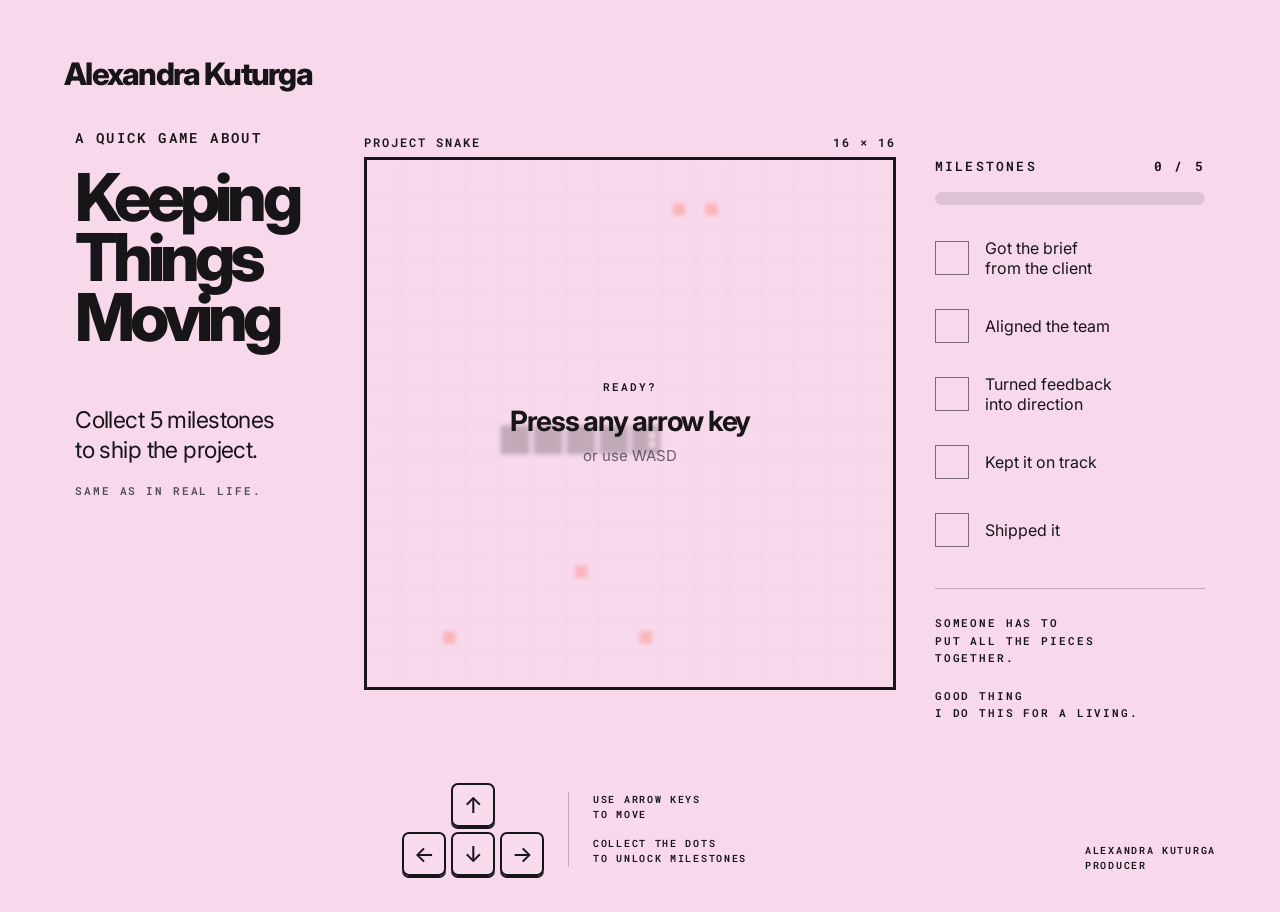
==== columnfivegame/index.html @ d9ee439a "Add files via upload" ====
<!doctype html>
<html lang="en">
<head>
  <meta charset="utf-8" />
  <meta name="viewport" content="width=device-width, initial-scale=1" />
  <title>Keeping Things Moving — Alexandra Kuturga</title>
  <meta name="description" content="A tiny producer game by Alexandra Kuturga." />
  <link rel="stylesheet" href="styles.css" />
</head>
<body>
  <main class="stage">
    <header class="topbar">
      <a class="brand" href="#" aria-label="Alexandra Kuturga home">Alexandra Kuturga</a>
    </header>

    <section class="layout" aria-label="Producer Snake mini game">
      <aside class="intro">
        <p class="eyebrow">A QUICK GAME ABOUT</p>
        <h1>Keeping<br />Things<br />Moving</h1>
        <div class="intro-copy">
          <p>Collect 5 milestones<br />to ship the project.</p>
          <p class="micro">SAME AS IN REAL LIFE.</p>
        </div>
      </aside>

      <section class="game-column">
        <div class="game-meta">
          <span>PROJECT SNAKE</span>
          <span>16 × 16</span>
        </div>

        <div class="game-shell" id="gameShell">
          <canvas id="gameCanvas" width="640" height="640" aria-label="Snake game board"></canvas>

          <div class="start-overlay" id="startOverlay">
            <div>
              <p class="overlay-kicker">READY?</p>
              <p class="overlay-title">Press any arrow key</p>
              <p class="overlay-sub">or use WASD</p>
            </div>
          </div>

          <div class="achievement-toast" id="achievementToast" role="status" aria-live="polite">
            <span class="toast-index">01 / 05</span>
            <strong>Got the brief from the client</strong>
          </div>
        </div>
      </section>

      <aside class="milestones">
        <div class="milestone-head">
          <span>MILESTONES</span>
          <strong id="scoreText">0 / 5</strong>
        </div>

        <div class="progress-track" aria-hidden="true">
          <div class="progress-fill" id="progressFill"></div>
        </div>

        <ol class="milestone-list" id="milestoneList">
          <li><span class="check"></span><span>Got the brief<br />from the client</span></li>
          <li><span class="check"></span><span>Aligned the team</span></li>
          <li><span class="check"></span><span>Turned feedback<br />into direction</span></li>
          <li><span class="check"></span><span>Kept it on track</span></li>
          <li><span class="check"></span><span>Shipped it</span></li>
        </ol>

        <div class="producer-copy">
          <p>SOMEONE HAS TO<br />PUT ALL THE PIECES<br />TOGETHER.</p>
          <p>GOOD THING<br />I DO THIS FOR A LIVING.</p>
        </div>
      </aside>
    </section>

    <footer class="footer">
      <div class="controls" aria-label="Keyboard controls">
        <div class="keypad" aria-hidden="true">
          <span></span><kbd>↑</kbd><span></span>
          <kbd>←</kbd><kbd>↓</kbd><kbd>→</kbd>
        </div>
        <div class="control-copy">
          <p>USE ARROW KEYS<br />TO MOVE</p>
          <p>COLLECT THE DOTS<br />TO UNLOCK MILESTONES</p>
        </div>
      </div>

      <div class="signature">
        <p>ALEXANDRA KUTURGA</p>
        <p>PRODUCER</p>
      </div>
    </footer>
  </main>

  <div class="modal-backdrop" id="modalBackdrop" hidden>
    <section class="modal" role="dialog" aria-modal="true" aria-labelledby="modalTitle">
      <button class="modal-close" id="modalClose" aria-label="Close dialog">×</button>
      <p class="modal-kicker" id="modalKicker">PROJECT STATUS</p>
      <h2 id="modalTitle">Still moving?</h2>
      <p class="modal-copy" id="modalCopy">
        Want another try? Sure. But why spend your time keeping every piece moving when you could hand it to a producer?
      </p>
      <div class="modal-actions">
        <button class="btn btn-dark" id="retryButton">Try again</button>
        <a class="btn btn-light" id="contactButton" href="#">Contact Alexandra</a>
      </div>
      <p class="contact-line" id="contactLine"></p>
    </section>
  </div>

  <script src="game.js"></script>
</body>
</html>
---- columnfivegame/styles.css ----
@import url('https://fonts.googleapis.com/css2?family=Inter:wght@400;500;600;700;800&family=Roboto+Mono:wght@500;600&display=swap');

:root {
  --bg: #f8d9ec;
  --ink: #181518;
  --muted: rgba(24, 21, 24, 0.42);
  --line: rgba(24, 21, 24, 0.11);
  --accent: #ff4427;
  --paper: #fffafc;
  --board-size: min(59.2vh, 640px);
}

* { box-sizing: border-box; }

html, body {
  width: 100%;
  min-height: 100%;
  margin: 0;
  background: var(--bg);
  color: var(--ink);
}

body {
  font-family: Inter, Arial, Helvetica, sans-serif;
  overflow-x: hidden;
}

button, a { font: inherit; }

.stage {
  width: 100%;
  min-height: 100vh;
  padding: 42px 64px 36px;
  display: grid;
  grid-template-rows: auto 1fr auto;
  gap: 22px;
}

.topbar {
  display: flex;
  align-items: center;
  min-height: 62px;
}

.brand {
  color: var(--ink);
  text-decoration: none;
  font-size: 31px;
  line-height: 1;
  font-weight: 800;
  letter-spacing: -0.055em;
}

.layout {
  display: grid;
  grid-template-columns: minmax(250px, 0.9fr) var(--board-size) minmax(270px, 0.85fr);
  gap: clamp(34px, 3vw, 66px);
  align-items: start;
  justify-content: center;
  width: 100%;
  max-width: 1792px;
  margin: 0 auto;
}

.intro {
  padding-top: 2px;
}

.eyebrow,
.game-meta,
.milestone-head,
.micro,
.producer-copy,
.control-copy,
.signature,
.modal-kicker,
.toast-index {
  font-family: "Roboto Mono", ui-monospace, SFMono-Regular, Menlo, Consolas, monospace;
  letter-spacing: 0.17em;
  font-weight: 600;
}

.eyebrow {
  font-size: 14px;
  margin: 0 0 20px;
}

h1 {
  font-size: clamp(66px, 5.1vw, 98px);
  line-height: 0.91;
  letter-spacing: -0.075em;
  margin: 0;
  font-weight: 800;
}

.intro-copy {
  margin-top: clamp(48px, 6.4vh, 76px);
}

.intro-copy > p:first-child {
  font-size: 23px;
  line-height: 1.32;
  margin: 0 0 18px;
  letter-spacing: -0.025em;
}

.micro {
  font-size: 11px;
  margin: 0;
  color: rgba(24, 21, 24, 0.72);
}

.game-column { min-width: 0; }

.game-meta {
  height: 31px;
  display: flex;
  justify-content: space-between;
  align-items: center;
  font-size: 12px;
}

.game-shell {
  position: relative;
  width: var(--board-size);
  height: var(--board-size);
  border: 3px solid var(--ink);
  background: rgba(255,255,255,0.035);
  overflow: hidden;
}

canvas {
  display: block;
  width: 100%;
  height: 100%;
  image-rendering: pixelated;
}

.start-overlay {
  position: absolute;
  inset: 0;
  display: grid;
  place-items: center;
  text-align: center;
  background: rgba(248, 217, 236, 0.76);
  backdrop-filter: blur(2px);
  transition: opacity .2s ease, visibility .2s ease;
}

.start-overlay.hidden {
  opacity: 0;
  visibility: hidden;
  pointer-events: none;
}

.overlay-kicker {
  font: 600 11px/1 "Roboto Mono", ui-monospace, monospace;
  letter-spacing: .19em;
  margin: 0 0 12px;
}

.overlay-title {
  font-size: 28px;
  font-weight: 700;
  letter-spacing: -0.045em;
  margin: 0;
}

.overlay-sub {
  font-size: 15px;
  margin: 8px 0 0;
  opacity: .62;
}

.achievement-toast {
  position: absolute;
  left: 50%;
  top: 20px;
  width: min(440px, calc(100% - 40px));
  transform: translate(-50%, -18px);
  opacity: 0;
  pointer-events: none;
  background: var(--ink);
  color: white;
  padding: 14px 18px 15px;
  display: flex;
  gap: 18px;
  align-items: center;
  box-shadow: 0 12px 28px rgba(24,21,24,.12);
  transition: opacity .2s ease, transform .2s ease;
  z-index: 5;
}

.achievement-toast.show {
  opacity: 1;
  transform: translate(-50%, 0);
}

.toast-index {
  color: var(--accent);
  font-size: 10px;
  flex: 0 0 auto;
}

.achievement-toast strong {
  font-size: 15px;
  line-height: 1.25;
}

.milestones {
  padding-top: 31px;
  max-width: 340px;
}

.milestone-head {
  display: flex;
  justify-content: space-between;
  font-size: 13px;
  margin-bottom: 17px;
}

.progress-track {
  height: 13px;
  border-radius: 999px;
  overflow: hidden;
  background: rgba(24,21,24,.11);
  margin-bottom: 31px;
}

.progress-fill {
  height: 100%;
  width: 0%;
  border-radius: inherit;
  background: var(--ink);
  transition: width .34s cubic-bezier(.22,.8,.24,1);
}

.milestone-list {
  list-style: none;
  margin: 0;
  padding: 0;
  display: grid;
  gap: 24px;
}

.milestone-list li {
  display: flex;
  gap: 16px;
  align-items: center;
  min-height: 44px;
  font-size: 16px;
  line-height: 1.25;
  transition: opacity .2s ease, transform .2s ease;
}

.check {
  width: 34px;
  height: 34px;
  border: 1.8px solid rgba(24,21,24,.55);
  flex: 0 0 auto;
  display: grid;
  place-items: center;
  position: relative;
  transition: background .2s ease, border-color .2s ease;
}

.milestone-list li.done .check {
  background: var(--ink);
  border-color: var(--ink);
}

.milestone-list li.done .check::after {
  content: "";
  width: 8px;
  height: 14px;
  border-right: 2px solid white;
  border-bottom: 2px solid white;
  transform: rotate(42deg) translate(-1px, -1px);
}

.milestone-list li.done {
  transform: translateX(2px);
}

.producer-copy {
  border-top: 1px solid rgba(24,21,24,.25);
  margin-top: 36px;
  padding-top: 25px;
  font-size: 11px;
  line-height: 1.6;
}

.producer-copy p { margin: 0 0 20px; }

.footer {
  width: 100%;
  max-width: 1792px;
  margin: 0 auto;
  display: grid;
  grid-template-columns: 1fr auto;
  align-items: end;
  min-height: 112px;
}

.controls {
  margin-left: calc((100% - min(100%, 1792px)) / 2);
  display: flex;
  justify-content: center;
  gap: 24px;
  align-items: center;
}

.keypad {
  display: grid;
  grid-template-columns: repeat(3, 44px);
  grid-template-rows: repeat(2, 44px);
  gap: 5px;
}

kbd {
  border: 2px solid var(--ink);
  border-radius: 7px;
  display: grid;
  place-items: center;
  font: 500 22px/1 Inter, sans-serif;
  box-shadow: 0 2px 0 var(--ink);
  background: rgba(255,255,255,.04);
}

.control-copy {
  border-left: 1px solid rgba(24,21,24,.24);
  padding-left: 24px;
  font-size: 10px;
  line-height: 1.55;
}

.control-copy p { margin: 0 0 13px; }
.control-copy p:last-child { margin-bottom: 0; }

.signature {
  font-size: 10px;
  line-height: 1.55;
  padding-bottom: 2px;
}

.signature p { margin: 0; }

.modal-backdrop {
  position: fixed;
  inset: 0;
  z-index: 50;
  background: rgba(24,21,24,.36);
  display: grid;
  place-items: center;
  padding: 24px;
}

.modal-backdrop[hidden] { display: none; }

.modal {
  width: min(620px, 100%);
  position: relative;
  background: var(--paper);
  border: 2px solid var(--ink);
  padding: 42px 42px 34px;
  box-shadow: 16px 16px 0 var(--ink);
}

.modal-close {
  position: absolute;
  right: 16px;
  top: 9px;
  border: 0;
  background: transparent;
  color: var(--ink);
  font-size: 30px;
  line-height: 1;
  cursor: pointer;
}

.modal-kicker {
  font-size: 10px;
  margin: 0 0 15px;
}

.modal h2 {
  font-size: 54px;
  line-height: .97;
  letter-spacing: -0.065em;
  margin: 0 0 19px;
}

.modal-copy {
  font-size: 19px;
  line-height: 1.45;
  max-width: 500px;
  margin: 0;
}

.modal-actions {
  display: flex;
  gap: 10px;
  flex-wrap: wrap;
  margin-top: 30px;
}

.btn {
  min-height: 50px;
  display: inline-flex;
  align-items: center;
  justify-content: center;
  padding: 0 20px;
  border: 2px solid var(--ink);
  text-decoration: none;
  font-weight: 700;
  cursor: pointer;
}

.btn-dark {
  background: var(--ink);
  color: white;
}

.btn-light {
  background: transparent;
  color: var(--ink);
}

.contact-line {
  margin: 20px 0 0;
  font: 600 10px/1.5 "Roboto Mono", ui-monospace, monospace;
  letter-spacing: .13em;
  word-break: break-word;
}

@media (max-width: 1250px) {
  :root { --board-size: min(56vh, 560px); }
  .stage { padding-left: 34px; padding-right: 34px; }
  .layout {
    grid-template-columns: minmax(220px, .75fr) var(--board-size) minmax(240px, .75fr);
    gap: 26px;
  }
  h1 { font-size: clamp(58px, 6.5vw, 80px); }
  .intro-copy > p:first-child { font-size: 20px; }
  .milestone-list { gap: 16px; }
  .milestone-list li { font-size: 14px; }
}

@media (max-width: 980px) {
  body { overflow: auto; }
  .stage { display: block; padding: 24px; }
  .topbar { margin-bottom: 38px; }
  .layout { display: block; }
  .intro { margin-bottom: 28px; }
  .intro h1 br { display: none; }
  .intro-copy { margin-top: 24px; }
  .game-column { width: min(100%, 680px); }
  :root { --board-size: min(88vw, 680px); }
  .milestones { max-width: 680px; padding-top: 32px; }
  .footer { margin-top: 40px; grid-template-columns: 1fr; gap: 30px; }
  .controls { justify-content: flex-start; }
}
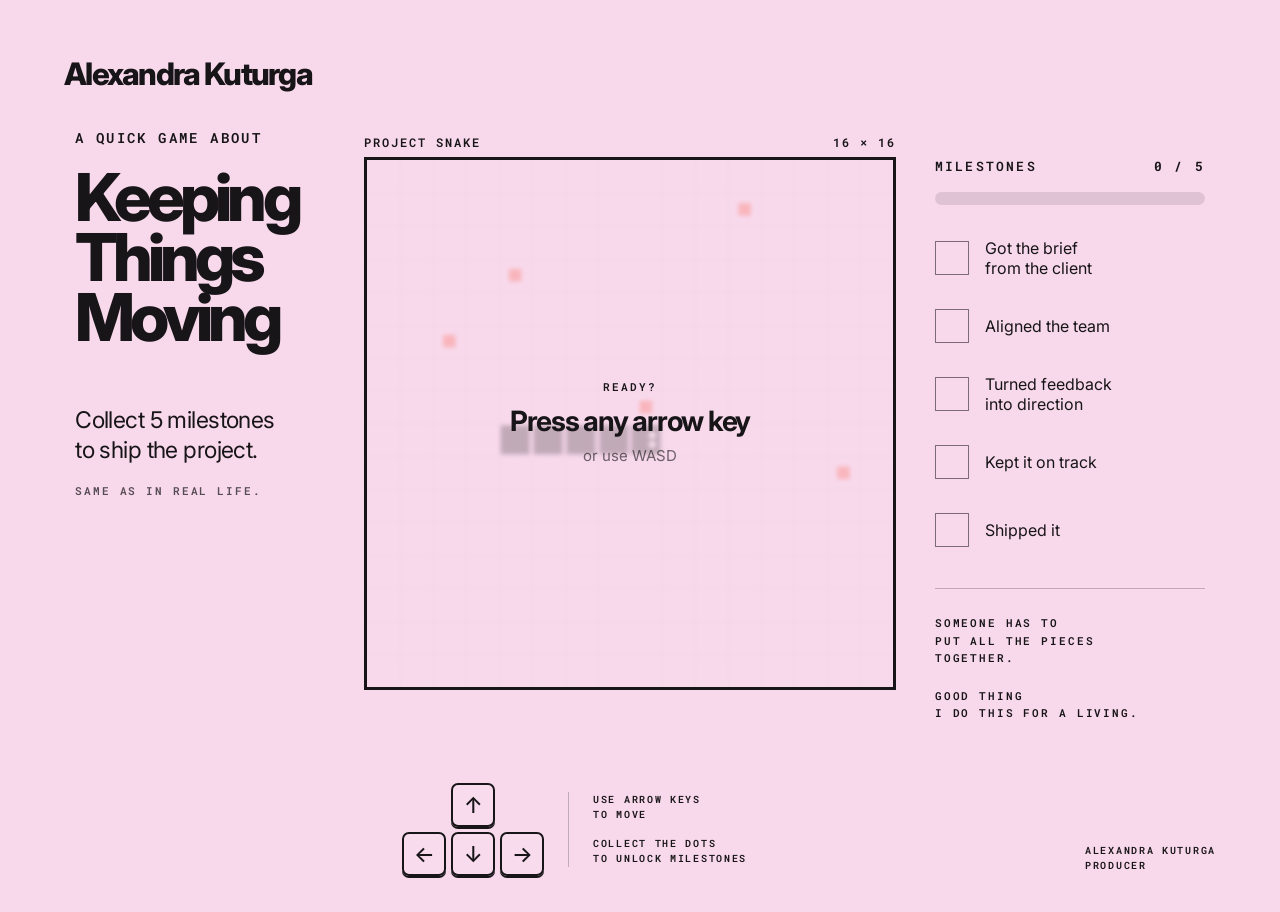
==== commit 6f950d2e: "Add files via upload" ====
--- a/columnfivegame/index.html
+++ b/columnfivegame/index.html
@@ -1,6 +1,15 @@
 <!doctype html>
 <html lang="en">
 <head>
+<!-- Google tag (gtag.js) -->
+<script async src="https://www.googletagmanager.com/gtag/js?id=G-RDZ4GXNPBD"></script>
+<script>
+  window.dataLayer = window.dataLayer || [];
+  function gtag(){dataLayer.push(arguments);}
+  gtag('js', new Date());
+  gtag('config', 'G-RDZ4GXNPBD');
+</script>
+
   <meta charset="utf-8" />
   <meta name="viewport" content="width=device-width, initial-scale=1" />
   <title>Keeping Things Moving — Alexandra Kuturga</title>
